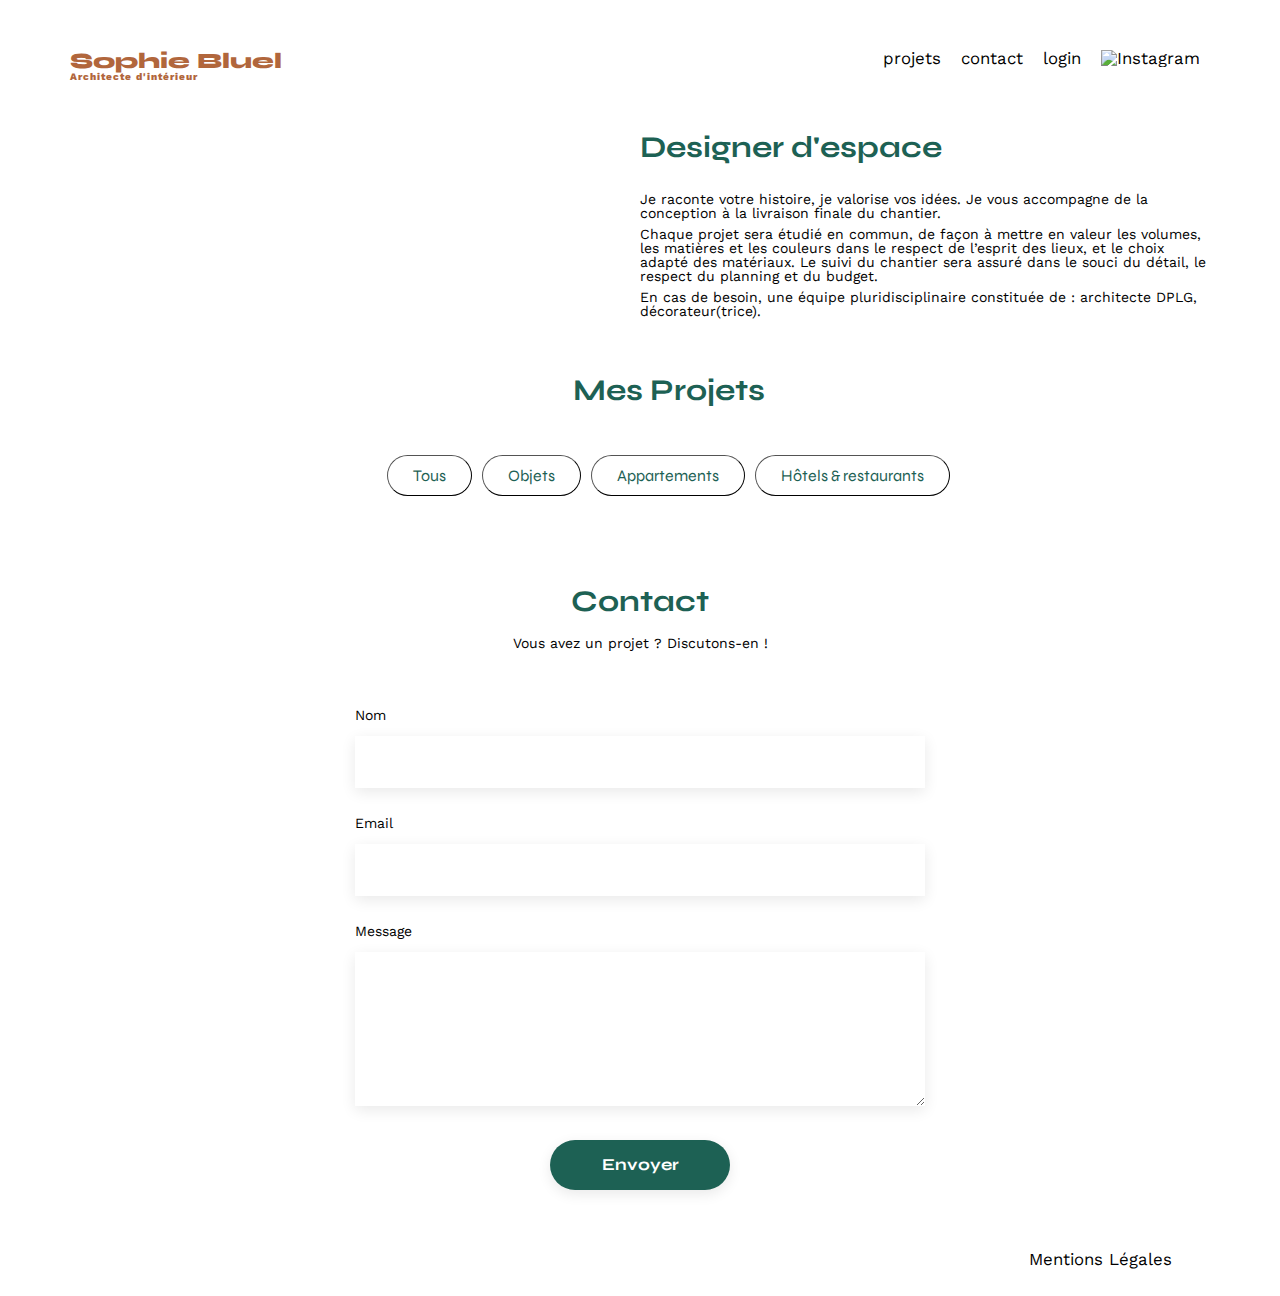
==== FrontEnd/index.html @ 25735f45 "Bouton ajouter une photo opérationnel, fonction en cours pour vérifier la taille de l'image, ajout c" ====
<!DOCTYPE html>
<html lang="fr">
<head>
	<meta charset="UTF-8">
	<title>Sophie Bluel - Architecte d'intérieur</title>
	<meta name="viewport" content="width=device-width, initial-scale=1.0">
	<link rel="preconnect" href="https://fonts.googleapis.com">
	<link rel="preconnect" href="https://fonts.gstatic.com" crossorigin>
	<link href="https://fonts.googleapis.com/css2?family=Syne:wght@700;800&family=Work+Sans&display=swap" rel="stylesheet">
	<meta name="description" content="">
	<script src="https://kit.fontawesome.com/75f85baf1b.js" crossorigin="anonymous"></script>
	<link rel="stylesheet" href="./assets/style.css">
	
</head>
<body class="body">
<div class="blackbar"> 
	
</div>
<header>
	
	<h1>
		<a href="index.html">Sophie Bluel </a><span>Architecte d'intérieur</span>
	</h1>
	<nav>
		<ul>
			<li>
				<a href="#projets">projets</a>
			</li>
			<li>
				<a href="#contactbloc" >contact</a>
			</li>
			<li>
				<a href="login.html" id="login">login</a>
			</li>
			<li>
				<img src="./assets/icons/instagram.png" alt="Instagram">
			</li>
		</ul>
	</nav>
</header>
<main>
	<section id="introduction">
		<figure>
			<img src="./assets/images/sophie-bluel.png" alt="">
		</figure>
		<article>
			<h2>Designer d'espace</h2>
			<p>Je raconte votre histoire, je valorise vos idées. Je vous accompagne de la conception à la livraison finale du chantier.</p>
			<p>Chaque projet sera étudié en commun, de façon à mettre en valeur les volumes, les matières et les couleurs dans le respect de l’esprit des lieux, et le choix adapté des matériaux. Le suivi du chantier sera assuré dans le souci du détail, le respect du planning et du budget.</p>
			<p>En cas de besoin, une équipe pluridisciplinaire constituée de : architecte DPLG, décorateur(trice).</p>
		</article>
	</section>
	<section id="portfolio">
		
		<div class="myprojects">
			<h2 id="projets" class="space">Mes Projets</h2>
			<div id="openModal"class="modification" >
		
			</div>
		</div>

		<!-- <button>Ouvrir la fenêtre modale</button> -->
  		<div id="myModal" class="modal">
    		<div id="modal1" class="modal-content">
				<span class="close">&times;</span>
      			<h2 class="titlemodal">Galerie photo</h2>
				<div>
					<div class="gallerymodal">

					</div>
					<p class="newphoto"> Ajouter une photo</p>
				</div>
    		</div>

			<div id="modal2" class="modal-content">
				<span class="close">&times;</span>
      			<h2 class="titlemodal">Ajout photo</h2>
				<form class="form-new">
					<div class="new-image">
						<i class="fa-regular fa-image fa-5x"></i>
						<label for="image">+ Ajouter photo</label>
						<input type="file" name="image" id="image" accept="image/jpg, image/png" required><br>
						<p class="indications">jpg, png : 4mo max</p>
					</div>

					<div class="title-image">
						<label for="title" class="label-form">Titre</label>
						<input type="text" name="name" id="name" required><br>
					</div>

					<div class="category-image">
						<label for="title" class="label-form">Catégorie</label>
						<select type="text" name="category" id="category" required>
							<!-- <option value="">Sélectionnez une catégorie</option> -->
						</select>

					</div>

					<input type="submit" id="validate" value="Valider">
				</form>


			</div>


  		</div>

		<div class="filters">
			<button id="all">Tous</button> 
			<button id="objects">Objets</button>
			<button id="apartments">Appartements</button>
			<button id="hr">Hôtels & restaurants</button>
		</div>
		<div class="gallery">
			
		</div>
	</section>
	<section id="contact">
		<h2 id="contactbloc">Contact</h2>
		<p>Vous avez un projet ? Discutons-en !</p>
		<form action="#" method="post">
			<label for="name">Nom</label>
			<input type="text" name="name" id="name">
			<label for="email">Email</label>
			<input type="email" name="email" id="email">
			<label for="message">Message</label>
			<textarea name="message" id="message" cols="30" rows="10"></textarea>
			<input type="submit" value="Envoyer">
		</form>
	</section>
</main>

<footer>
	<nav>
		<ul>
			<li>Mentions Légales</li>
		</ul>
	</nav>
</footer>
</body>
<script src="./javascript/modals.js"></script>
<script src="./javascript/projects.js"></script>
</html>
---- FrontEnd/assets/style.css ----
/* http://meyerweb.com/eric/tools/css/reset/
   v2.0 | 20110126
   License: none (public domain)
*/

html, body, div, span, applet, object, iframe,
h1, h2, h3, h4, h5, h6, p, blockquote, pre,
a, abbr, acronym, address, big, cite, code,
del, dfn, em, img, ins, kbd, q, s, samp,
small, strike, strong, sub, sup, tt, var,
b, u, i, center,
dl, dt, dd, ol, ul, li,
fieldset, form, label, legend,
table, caption, tbody, tfoot, thead, tr, th, td,
article, aside, canvas, details, embed,
figure, figcaption, footer, header, hgroup,
menu, nav, output, ruby, section, summary,
time, mark, audio, video {
	margin: 0;
	padding: 0;
	border: 0;
	font-size: 100%;
	font: inherit;
	vertical-align: baseline;
}
/* HTML5 display-role reset for older browsers */
article, aside, details, figcaption, figure,
footer, header, hgroup, menu, nav, section {
	display: block;
}
body {
	line-height: 1;
}
ol, ul {
	list-style: none;
}
blockquote, q {
	quotes: none;
}
blockquote:before, blockquote:after,
q:before, q:after {
	content: '';
	content: none;
}
table {
	border-collapse: collapse;
	border-spacing: 0;
}
/** end reset css**/
body {
	max-width: 1140px;
	margin:auto;
	font-family: 'Work Sans' ;
	font-size: 14px;
}
header {
	display: flex;
	justify-content: space-between;
	margin: 50px 0
}

/* Suite au Log In */
header h1  a{
	color: #B1663C;
	text-decoration: none;
}


.blackbar {
	display: flex;
	justify-content: center;
	align-items: center;
	background-color:black;
	padding:15px;
	gap:10px;
}

.blackbar i {
	color : white;
}

.blackbar p {
	font-family: Work Sans;
	font-weight:400;
	font-size:16px;
	color: white;
}


/* Fin Log In */

section {
	margin: 50px 0
}

h1{
	display: flex;
	flex-direction: column;
	font-family: 'Syne';
	font-size: 22px;
	font-weight: 800;
	color: #B1663C
}

h1 > span {
	font-family: 'Work Sans';
	font-size:10px;
	letter-spacing: 0.1em;
;
}

h2{
	font-family: 'Syne';
	font-weight: 700;
	font-size: 30px;
	color: #1D6154
}
nav ul {
	display: flex;
	align-items: center;
	list-style-type: none;

}
nav li {
	padding: 0 10px;
	font-size: 1.2em;
	
}

li:hover {
	color: #B1663C;
}

/*Login */
nav a {
	color: black;
	text-decoration: none;
}

.error {
	color:red;
	margin-top:10px;
}



/* Fin Login */
#introduction {
	display: flex;
	align-items: center;
}
#introduction figure {
	flex: 1
}
#introduction img {
	display: block;
	margin: auto;
	width: 80%;
}

#introduction article {
	flex: 1
}
#introduction h2 {
	margin-bottom: 1em;
}

#introduction p {
	margin-bottom: 0.5em;
}

#portfolio {
	padding-left: 57px;
}
#portfolio h2 {
	text-align: center;
	/*margin-top: 4em;*/
	margin-top: 1.3em;
	margin-bottom: 1em;
	/*margin-right:1em;*/
}

/* Modification */

.myprojects {
	gap:40px;
}


.prodiv {
	display:flex;
	justify-content: center;
	margin-bottom :3em;
}

.modification {
	display: flex;
	justify-content: center;
	align-items: center;
	padding-top:10px;
	gap:10px;
}

.modification i {
	color : black;
}

.modification a {
	text-decoration: none;
	font-family: Work Sans;
	font-weight:400;
	font-size:14px;
	color:black;
	cursor:pointer;
	
}


/* Fin Modification */

/* Modale 1*/

.modal {
	display: none;
	position: absolute;
	z-index: 1;
	left: 0;
	top: 0;
	width: 100%;
	height: 100%;
	background-color: rgba(0, 0, 0, 0.3);
}

  
.modal-content {
	position:relative;
	display: flex;
	flex-direction: column;
	align-items: center;
	background-color: white;
	margin: 15% auto;
	padding: 20px;
	border: 1px solid;
	border-radius: 10px;
	border-color:white;
	width:600px;
	max-width:calc(100vh - 20px);
	max-height:calc(100vh - 20px);
}
 
.modal-content h2 {
	margin-right:0;
}

.close {
	align-self: flex-end;
	color: black;
	float: right;
	font-size: 28px;
	font-weight: bold;
}
  
.close:hover,
.close:focus {
	color: black;
	text-decoration: none;
	cursor: pointer;
}

.titlemodal {
	text-align: center;
	font-family: Work Sans;
	font-weight:400;
	font-size:26px;
	color:black;
	padding-left:10px;

}

/*Gallerie modale */
.gallerymodal {
	/*width: 100%;*/
	display: grid;
    /* grid-template-columns: 1fr 1fr 1fr; */
    /* column-gap: 20px; */
    row-gap: 20px;
    grid-template-columns: 100px 100px 100px;

	border-bottom: solid;
    /* border-bottom: 20px; */
    border-color: #B3B3B3;
    border-width: 1px;
    padding-bottom: 40px;
}


.gallerymodal img {
	width:80%;
	display: block;
}

.gallerymodal figcaption {
	display:none;
}


.trash {
	position: absolute;
  	top: 5px; 
  	right: 5px; 
  	font-size: 24px; 
  	color: red;
}

/* Fin Gallerie modale */

.newphoto {
	font-family: Syne;
	font-size: 14px;
	font-weight: 700;
	letter-spacing: 0em;
	text-align: center;
	color:white;
	background-color: #1D6154;
	margin-top:20px;
	margin-bottom:20px;
	border:solid;
	border-radius:60px;
	padding:10px 10px;
	width:237px;
	
	
}

/* Fin Modale 1*/

/* Modale 2*/

.form-new {
	display: flex;
	flex-direction: column;
	width:70%;
}

.form-new input {
	height: 50px;
    font-size: 1.2em;
    border: none;
    box-shadow: 0px 4px 14px rgba(0, 0, 0, 0.09);
}

.form-new select {
	height: 50px;
    font-size: 1.2em;
    border: none;
    box-shadow: 0px 4px 14px rgba(0, 0, 0, 0.09);
}

.new-image {
	display:flex;
	flex-direction: column;
	justify-content: center;
	align-items: center;
	border: solid;
	border-radius:3px;
	border-width: 0px;
	background-color: #E8F1F6;
}

.new-image i {
	color: #B9C5CC;
	margin-top:20px;
	margin-bottom:10px;
	
}

.new-image input {
	display:none;
}

.new-image label {
	font-family: Work Sans;
	font-size: 14px;
	font-weight: 500;
	line-height: 16px;
	letter-spacing: 0em;
	text-align: center;
	cursor: pointer;
	color: #306685;
	background-color:#CBD6DC;
	border-radius:50px;
	padding:10px 30px;
}

.new-image p {
	font-family: Work Sans;
	font-size: 10px;
	font-weight: 400;
	line-height: 12px;
	letter-spacing: 0em;
	text-align: center;
	color: #444444;
	margin-bottom:10px;
}



.title-image {
	display: flex;
	flex-direction: column;
	gap:10px;
	margin-top:10px;
}

.title-image label {
	font-family: Work Sans;
	font-size: 14px;
	font-weight: 500;
	font-weight:bold;
	line-height: 16px;
	letter-spacing: 0em;
	text-align: left;
	color: #3D3D3D;
}

.title-image input {
	height: 50px;
	font-family: Work Sans;
	font-size: 14px;
	font-weight: 400;
	line-height: 16px;
	letter-spacing: 0em;
	text-align: left;
	color: #444444;
	padding-left:10px;
	border: none;
	box-shadow: 0px 4px 14px rgba(0, 0, 0, 0.09);
}


.category-image {
	display: flex;
	flex-direction: column;
	gap:10px;
	margin-top:0px;
}


.category-image label {
	font-family: Work Sans;
	font-size: 14px;
	font-weight: 500;
	font-weight:bold;
	line-height: 16px;
	letter-spacing: 0em;
	text-align: left;
	color: #3D3D3D;
}

.category-image select {
	height: 50px;
	font-family: Work Sans;
	font-size: 14px;
	font-weight: 400;
	line-height: 16px;
	letter-spacing: 0em;
	text-align: left;
	color: #444444;
	border: none;
	box-shadow: 0px 4px 14px rgba(0, 0, 0, 0.09);
	padding-left:10px;

}


#validate {
	font-family: Syne;
	font-size: 14px;
	font-weight: 700;
	letter-spacing: 0em;
	text-align: center;
	color:white;
	/*background-color: #1D6154;*/
	background-color:#A7A7A7;
	margin-top:20px;
	margin-bottom:20px;
	border:solid;
	border-width: 0px;
	border-radius:60px;
	padding:10px 10px;
	width:237px;

}


/* Fin Modale 2 */

.filters {
	display: flex;
	justify-content: center;
	padding-top:20px;
	padding-bottom: 40px;
    gap: 10px;
}

.filters button {
	color: #1D6154;
	background-color: unset;
    font-family: Syne;
    font-size: 16px;
    border-width: 1px;
    border-radius: 60px;
    padding: 10px 25px;
	cursor: pointer;
}

.filters button:active{
	background-color:#1D6154;
	color:white;
}


.gallery {
	width: 100%;
	display: grid;
	grid-template-columns: 1fr 1fr 1fr;
	grid-column-gap: 20px;
	grid-row-gap: 20px;
}

.gallery img {
	width: 100%;

}

.figure  {
	display:block;
}

.selected {
	display:block;
}

.not-selected {
	display: none;
}


.gallery figcaption{
	padding-top:10px;
}

#contact {
	width: 50%;
margin: auto;
}
#contact > * {
	text-align: center;

}
#contact h2{
	margin-bottom: 20px;
}
#contact form {
	text-align: left;
	margin-top:30px;
	display: flex;
	flex-direction: column;
}

#contact input {
	height: 50px;
	font-size: 1.2em;
	border: none;
	box-shadow: 0px 4px 14px rgba(0, 0, 0, 0.09);
}
#contact label {
	margin: 2em 0 1em 0;
}
#contact textarea {
	border: none;
	box-shadow: 0px 4px 14px rgba(0, 0, 0, 0.09);
}


#connexion:active {
	background-color: black;
}

#mdp{
	text-align: center;
	text-decoration: underline;
}


input[type="submit"]{
	font-family: 'Syne';
	font-weight: 700;
	color: white;
	background-color: #1D6154;
	margin : 2em auto ;
	width: 180px;
	text-align: center;
	border-radius: 60px ;
}

footer nav ul {
	display: flex;
	justify-content: flex-end;
	margin: 2em
}
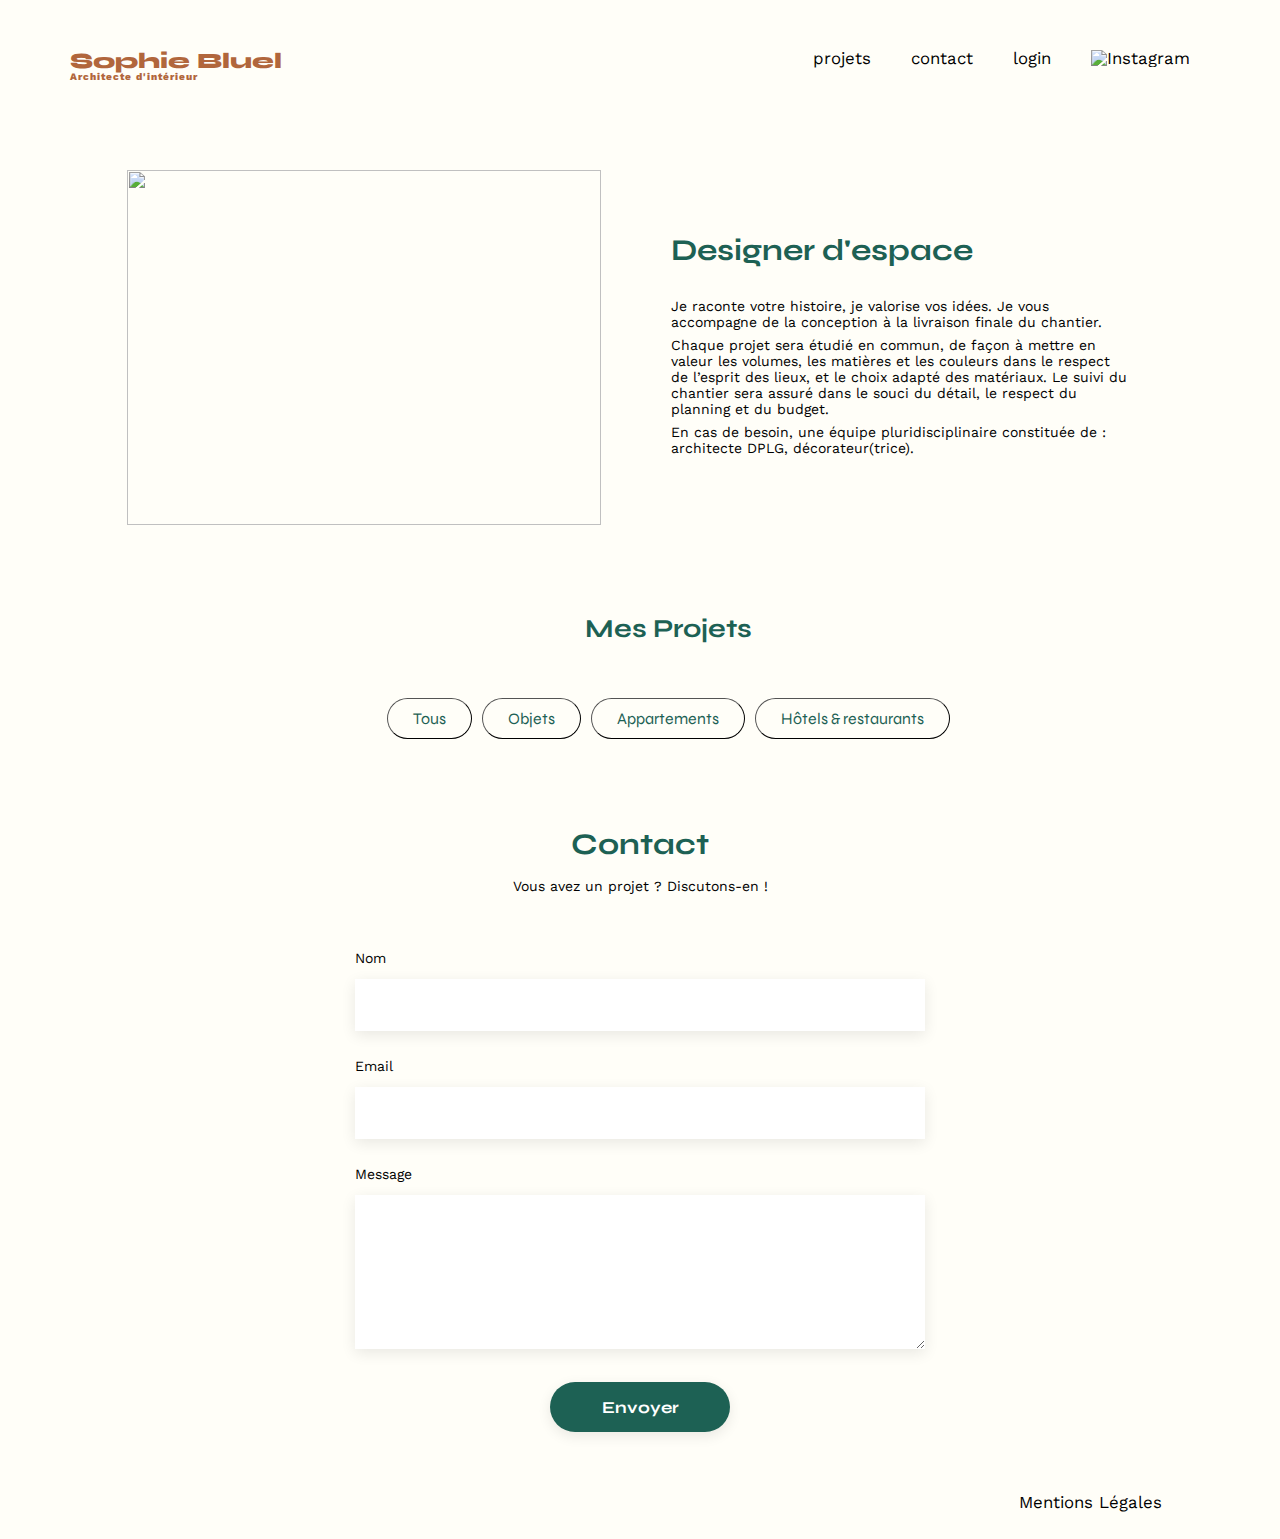
==== commit 6cbbe306: "Ajout reset pour les valeurs du formulaire et remise en état des images" ====
--- a/FrontEnd/index.html
+++ b/FrontEnd/index.html
@@ -64,40 +64,36 @@
     		<div id="modal1" class="modal-content">
 				<span class="close">&times;</span>
       			<h2 class="titlemodal">Galerie photo</h2>
-				<div>
+				<!-- <div> -->
 					<div class="gallerymodal">
 
 					</div>
 					<p class="newphoto"> Ajouter une photo</p>
-				</div>
+				<!-- </div> -->
     		</div>
 
 			<div id="modal2" class="modal-content">
 				<span class="close">&times;</span>
       			<h2 class="titlemodal">Ajout photo</h2>
-				<form class="form-new">
-					<div class="new-image">
-						<i class="fa-regular fa-image fa-5x"></i>
-						<label for="image">+ Ajouter photo</label>
-						<input type="file" name="image" id="image" accept="image/jpg, image/png" required><br>
-						<p class="indications">jpg, png : 4mo max</p>
-					</div>
-
-					<div class="title-image">
-						<label for="title" class="label-form">Titre</label>
-						<input type="text" name="name" id="name" required><br>
-					</div>
-
-					<div class="category-image">
-						<label for="title" class="label-form">Catégorie</label>
-						<select type="text" name="category" id="category" required>
-							<!-- <option value="">Sélectionnez une catégorie</option> -->
-						</select>
-
-					</div>
-
-					<input type="submit" id="validate" value="Valider">
-				</form>
+				<form class="form-new" id="form-new">
+                    <div class="new-image">
+                        <img id="imagePreview">
+                        <i class="fa-regular fa-image fa-5x image-icon"></i>
+                        <label for="image" class="btn-add">+ Ajouter photo</label>
+                        <input type="file" name="image" id="image" accept="image/jpg, image/png" onchange="showPreview(event)" required><br>
+                        <p class="indications">jpg, png : 4mo max</p>
+                    </div>
+                    <div class="title-image">
+                        <label for="title" class="label-form">Titre</label>
+                        <input type="title" name="title" id="title" required><br>
+                    </div>
+                    <div class="category-image">
+                        <label for="title" class="label-form">Catégorie</label>
+                        <select type="text" name="category" id="category" required>
+                        </select>
+                    </div>
+                    <input type="submit" id="validate" value="Valider">
+                </form>
 
 
 			</div>
--- a/FrontEnd/assets/style.css
+++ b/FrontEnd/assets/style.css
@@ -52,6 +52,7 @@
 	margin:auto;
 	font-family: 'Work Sans' ;
 	font-size: 14px;
+	background: #FFFEF8;
 }
 header {
 	display: flex;
@@ -90,7 +91,7 @@
 /* Fin Log In */
 
 section {
-	margin: 50px 0
+	margin: 70px 0px 50px 0px;
 }
 
 h1{
@@ -122,13 +123,17 @@
 
 }
 nav li {
-	padding: 0 10px;
+	padding: 0 20px;
 	font-size: 1.2em;
-	
 }
 
 li:hover {
 	color: #B1663C;
+}
+
+nav img {
+	width: 22px;
+	height: 22px;
 }
 
 /*Login */
@@ -143,7 +148,6 @@
 }
 
 
-
 /* Fin Login */
 #introduction {
 	display: flex;
@@ -154,12 +158,21 @@
 }
 #introduction img {
 	display: block;
-	margin: auto;
-	width: 80%;
+    /* margin: auto; */
+    /* width: 80%; */
+    width: 474px;
+    height: 355px;
+    padding-left: 57px;
 }
 
 #introduction article {
-	flex: 1
+	flex: 1;
+    font-family: "Work Sans";
+    font-size: 14px;
+    font-style: normal;
+    font-weight: 400;
+    line-height: normal;
+    margin: 80px 80px 80px 70px;
 }
 #introduction h2 {
 	margin-bottom: 1em;
@@ -174,10 +187,10 @@
 }
 #portfolio h2 {
 	text-align: center;
-	/*margin-top: 4em;*/
 	margin-top: 1.3em;
-	margin-bottom: 1em;
-	/*margin-right:1em;*/
+	margin-bottom: 1.3em;
+	font-size: 26px;
+    line-height: normal;
 }
 
 /* Modification */
@@ -190,7 +203,8 @@
 .prodiv {
 	display:flex;
 	justify-content: center;
-	margin-bottom :3em;
+	margin-top: 3.5em;
+	margin-bottom: 3.5em;
 }
 
 .modification {
@@ -227,7 +241,7 @@
 	left: 0;
 	top: 0;
 	width: 100%;
-	height: 100%;
+	/*height: 100%;*/
 	background-color: rgba(0, 0, 0, 0.3);
 }
 
@@ -238,14 +252,13 @@
 	flex-direction: column;
 	align-items: center;
 	background-color: white;
-	margin: 15% auto;
+	margin: 600px 405px 2037px 405px;
 	padding: 20px;
 	border: 1px solid;
 	border-radius: 10px;
 	border-color:white;
-	width:600px;
-	max-width:calc(100vh - 20px);
-	max-height:calc(100vh - 20px);
+	width:630px;
+	
 }
  
 .modal-content h2 {
@@ -253,11 +266,14 @@
 }
 
 .close {
+	position: absolute;
+    right: 30px;
 	align-self: flex-end;
-	color: black;
-	float: right;
-	font-size: 28px;
-	font-weight: bold;
+    color: black;
+    font-size: 28px;
+    font-weight: bold;
+    /* width: 12.01px; */
+    height: 12.01px;
 }
   
 .close:hover,
@@ -279,24 +295,27 @@
 
 /*Gallerie modale */
 .gallerymodal {
-	/*width: 100%;*/
 	display: grid;
-    /* grid-template-columns: 1fr 1fr 1fr; */
-    /* column-gap: 20px; */
-    row-gap: 20px;
-    grid-template-columns: 100px 100px 100px;
-
+	justify-items: center;
+    /*row-gap: 20px;
+	column-gap: 10px;*/
+	grid-template-columns: 100px 100px  100px  100px  100px;
 	border-bottom: solid;
-    /* border-bottom: 20px; */
     border-color: #B3B3B3;
     border-width: 1px;
     padding-bottom: 40px;
 }
 
+.gallerymodal figure {
+	position:relative;
+	margin:10px;
+}
 
 .gallerymodal img {
-	width:80%;
 	display: block;
+	/*width:100%;*/
+	width: 78.123px;
+    height: 104.08px;
 }
 
 .gallerymodal figcaption {
@@ -304,12 +323,16 @@
 }
 
 
-.trash {
+.gallerymodal .trash {
 	position: absolute;
-  	top: 5px; 
-  	right: 5px; 
-  	font-size: 24px; 
-  	color: red;
+  	top: 10px; 
+  	right: 7px; 
+  	font-size: 10px; 
+  	color: white;
+	padding:3px;
+	background-color: black;
+	width: 9px;
+    height: 11px;
 }
 
 /* Fin Gallerie modale */
@@ -328,6 +351,7 @@
 	border-radius:60px;
 	padding:10px 10px;
 	width:237px;
+	cursor:pointer;
 	
 	
 }
@@ -367,6 +391,13 @@
 	background-color: #E8F1F6;
 }
 
+#imagePreview {
+	display:none;
+	width: 40%;
+    padding-top: 15px;
+}
+
+
 .new-image i {
 	color: #B9C5CC;
 	margin-top:20px;
@@ -443,6 +474,11 @@
 	flex-direction: column;
 	gap:10px;
 	margin-top:0px;
+	
+	border-bottom: solid;
+    border-color: #B3B3B3;
+    border-width: 1px;
+    padding-bottom: 40px;
 }
 
 
@@ -455,6 +491,7 @@
 	letter-spacing: 0em;
 	text-align: left;
 	color: #3D3D3D;
+
 }
 
 .category-image select {
@@ -466,10 +503,9 @@
 	letter-spacing: 0em;
 	text-align: left;
 	color: #444444;
-	border: none;
+	/*border: none;*/
 	box-shadow: 0px 4px 14px rgba(0, 0, 0, 0.09);
 	padding-left:10px;
-
 }
 
 
@@ -479,10 +515,10 @@
 	font-weight: 700;
 	letter-spacing: 0em;
 	text-align: center;
+	cursor:pointer;
 	color:white;
-	/*background-color: #1D6154;*/
-	background-color:#A7A7A7;
-	margin-top:20px;
+	/*background-color:#A7A7A7;*/
+	/*margin-top:20px;*/
 	margin-bottom:20px;
 	border:solid;
 	border-width: 0px;
